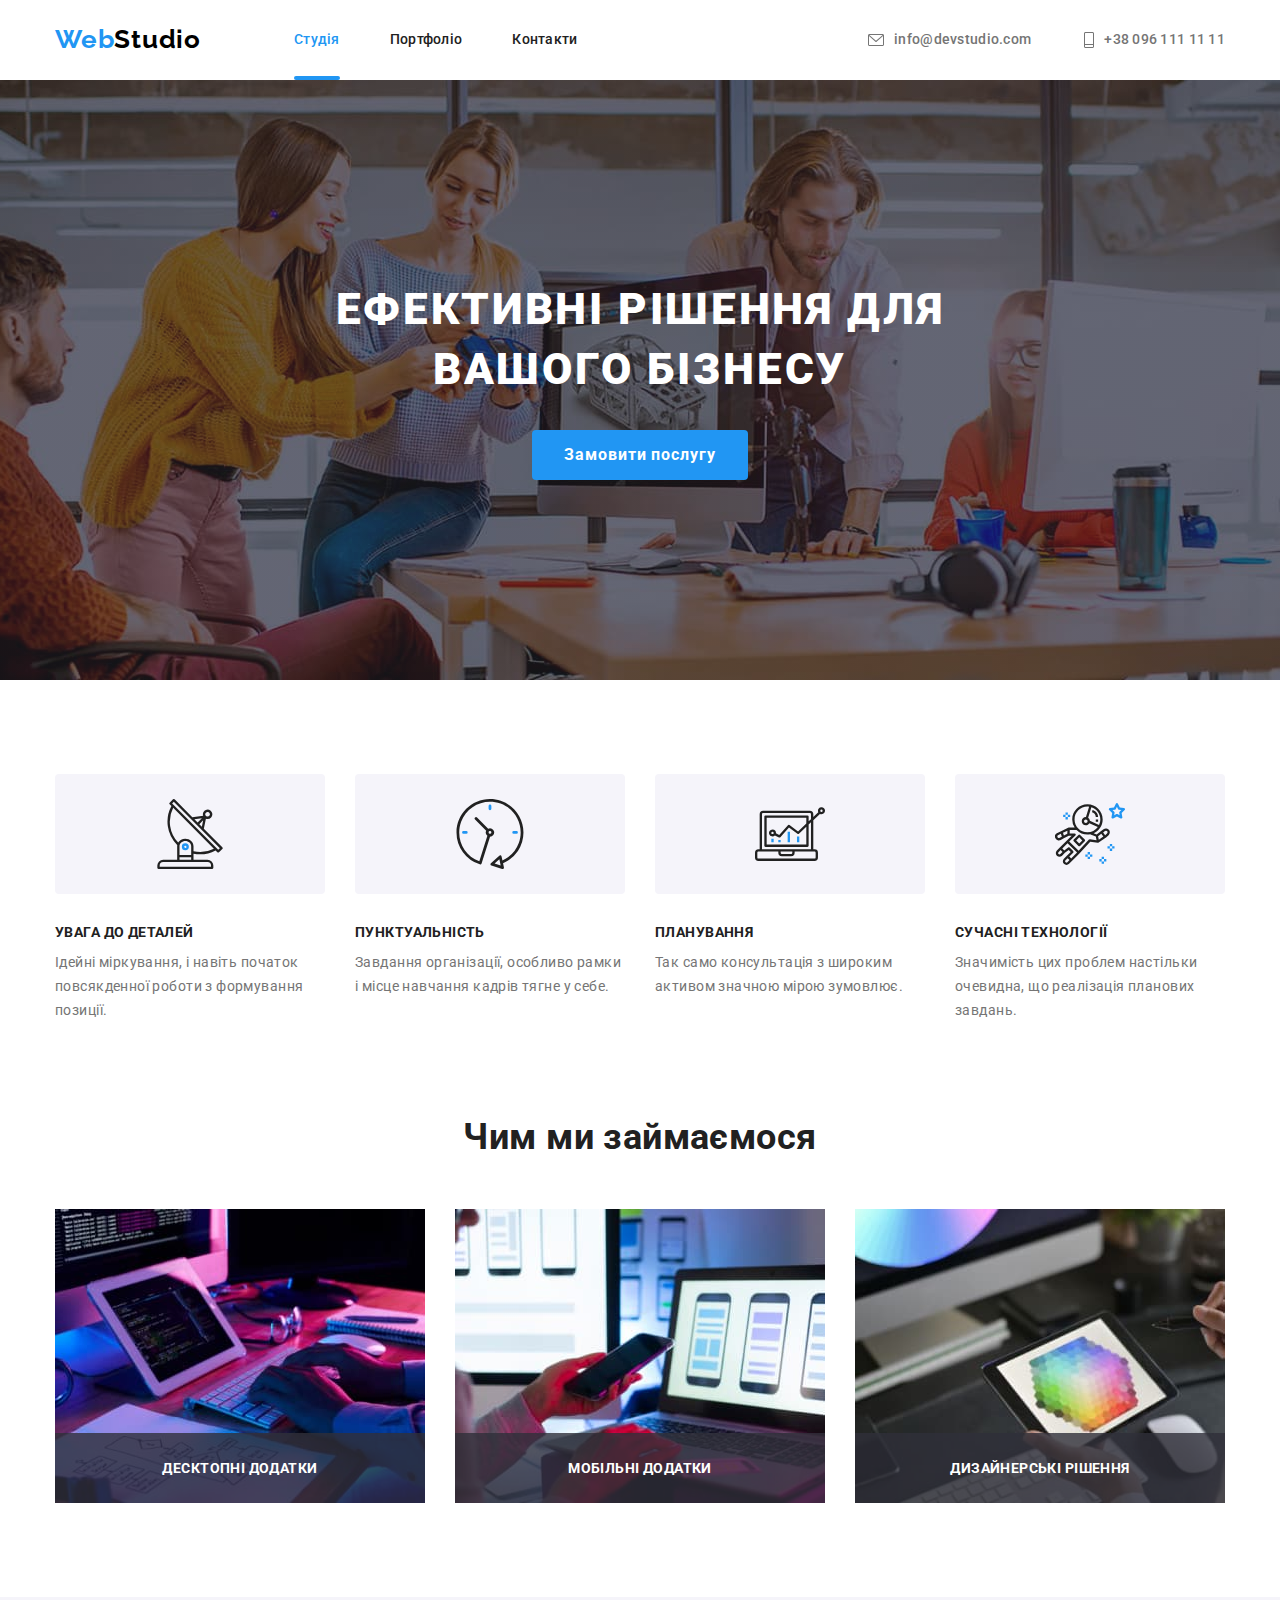
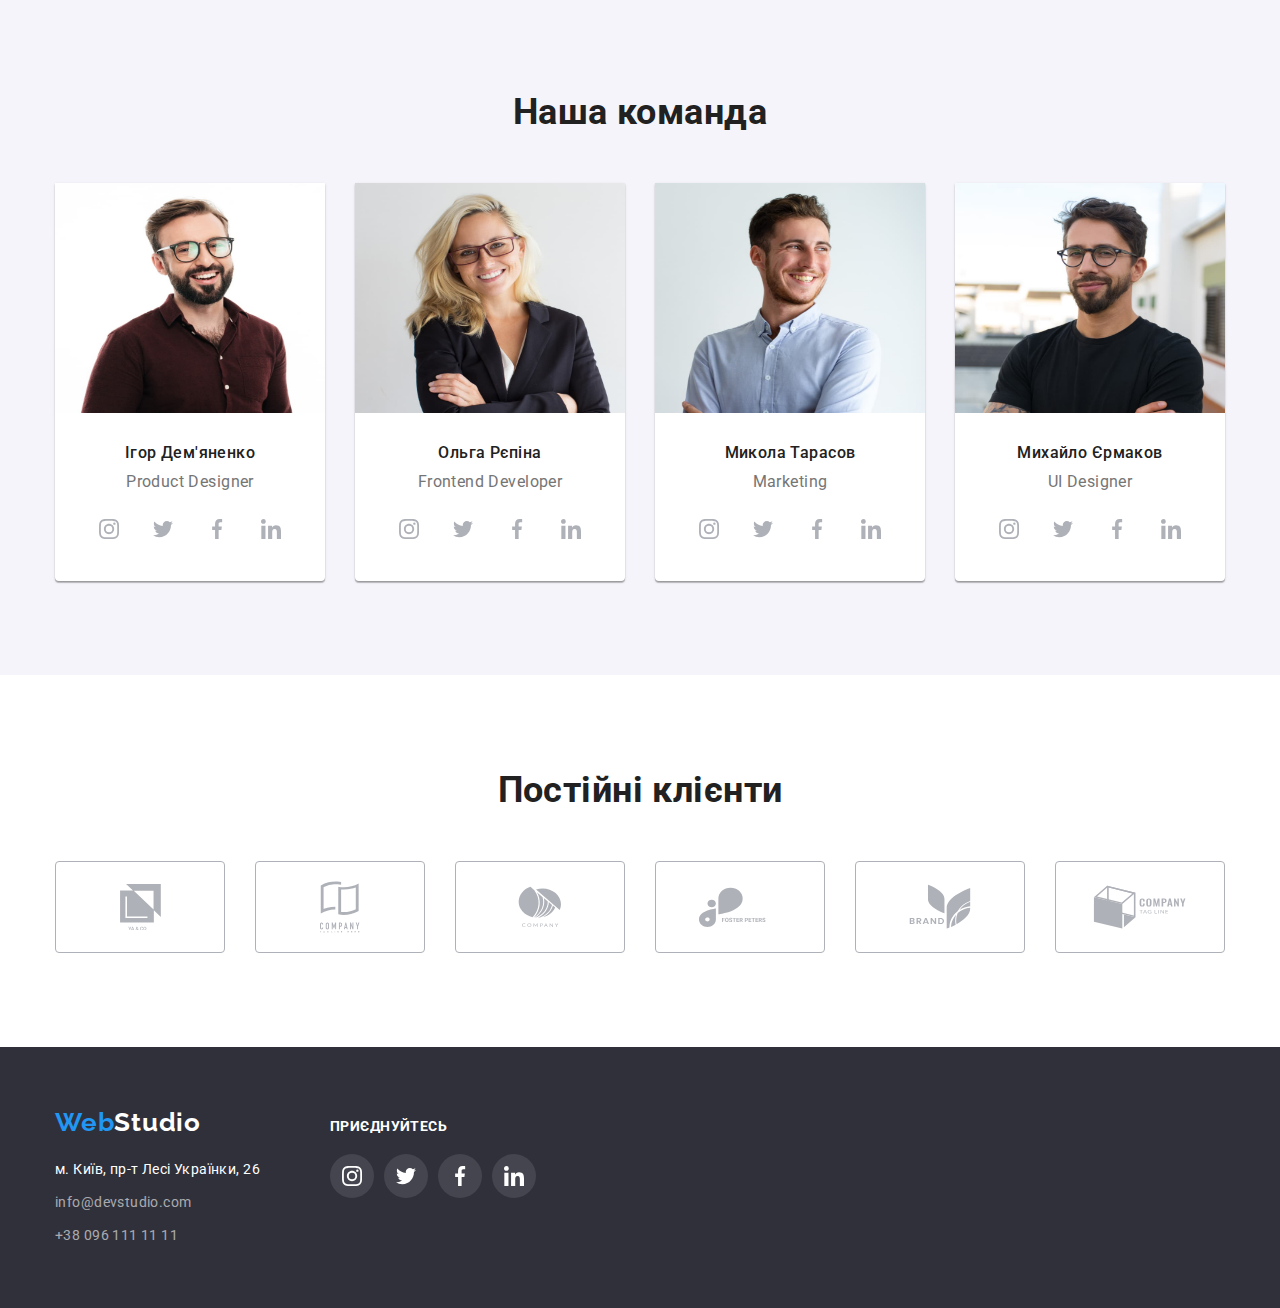
==== index.html @ 72e3448c "Initial commit" ====
<!DOCTYPE html>
<html lang="uk">
  <head>
    <meta charset="UTF-8" />
    <meta http-equiv="X-UA-Compatible" content="IE=edge" />
    <meta name="viewport" content="width=device-width, initial-scale=1.0" />
    <title>Студія</title>
    <link rel="stylesheet" href="node_modules/modern-normalize/modern-normalize.css" />
    <link
      href="https://fonts.googleapis.com/css2?family=Raleway:wght@700&family=Roboto:wght@400;500;700;900&display=swap"
      rel="stylesheet"
    />
    <link rel="stylesheet" href="./css/styles.css" />
  </head>
  <body>
    <!-- Header -->
    <header>
      <!-- Навігація -->
      <div class="container header-container">
        <nav class="nav">
          <a href="./index.html" lang="en" class="logo">
            <span class="logo-accent">Web</span>Studio
          </a>
          <ul class="site-nav list">
            <li class="nav-items">
              <a href="./" class="nav-linc current">Студія</a>
            </li>
            <li class="nav-items">
              <a href="./portfolio.html" class="nav-linc">Портфоліо</a>
            </li>
            <li class="nav-items">
              <a href="./" class="nav-linc">Контакти</a>
            </li>
          </ul>
        </nav>

        <ul class="list header-address">
          <li class="nav-items">
            <a href="mailto:info@devstudio.com" class="nav-address">
              <svg class="icon icon-envelope" width="16" height="16">
                <use xlink:href="./images/icons.svg#icon-envelope"></use>
              </svg>
              info@devstudio.com
            </a>
          </li>
          <li class="nav-items">
            <a href="tel:+380961111111" class="nav-address">
              <svg class="icon icon-phone" width="16" height="16">
                <use xlink:href="./images/icons.svg#icon-phone"></use>
              </svg>
              +38 096 111 11 11
            </a>
          </li>
        </ul>
      </div>
    </header>

    <!-- Main -->
    <main>
      <!-- Шапка -->
      <section class="section hero">
        <div class="container">
          <h1 class="hero-title">Ефективні рішення для вашого бізнесу</h1>
          <button type="button" class="hero-button" data-modal-open>Замовити послугу</button>
        </div>
      </section>

      <!-- Особливості -->
      <section class="section feature">
        <div class="container">
          <h2 class="section-title visually-hidden">Особливості</h2>
          <ul class="feature-list list">
            <li class="feature-items">
              <div class="cotainer-icon">
                <svg class="icon" height="70" width="70">
                  <use xlink:href="./images/icons.svg#icon-antenna"></use>
                </svg>
              </div>
              <h3 class="feature-title">УВАГА ДО ДЕТАЛЕЙ</h3>
              <p class="feature-text">
                Ідейні міркування, і навіть початок повсякденної роботи з формування позиції.
              </p>
            </li>
            <li class="feature-items">
              <div class="cotainer-icon">
                <svg class="icon" height="70" width="70">
                  <use xlink:href="./images/icons.svg#icon-clock"></use>
                </svg>
              </div>
              <h3 class="feature-title">ПУНКТУАЛЬНІСТЬ</h3>
              <p class="feature-text">
                Завдання організації, особливо рамки і місце навчання кадрів тягне у себе.
              </p>
            </li>
            <li class="feature-items">
              <div class="cotainer-icon">
                <svg class="icon" height="70" width="70">
                  <use xlink:href="./images/icons.svg#icon-diagram"></use>
                </svg>
              </div>
              <h3 class="feature-title">ПЛАНУВАННЯ</h3>
              <p class="feature-text">
                Так само консультація з широким активом значною мірою зумовлює.
              </p>
            </li>
            <li class="feature-items">
              <div class="cotainer-icon">
                <svg class="icon" height="70" width="70">
                  <use xlink:href="./images/icons.svg#icon-astronaut"></use>
                </svg>
              </div>
              <h3 class="feature-title">СУЧАСНІ ТЕХНОЛОГІЇ</h3>
              <p class="feature-text">
                Значимість цих проблем настільки очевидна, що реалізація планових завдань.
              </p>
            </li>
          </ul>
        </div>
      </section>

      <!-- Чим ми займаємося -->
      <section class="section">
        <div class="container">
          <h2 class="section-title">Чим ми займаємося</h2>
          <ul class="list examples-list">
            <li class="examples-items">
              <img src="./images/box-1.jpg" alt="Застосунки" width="370" height="294" />
              <div class="example-box">
                <p class="example-text">Десктопні додатки</p>
              </div>
            </li>
            <li class="examples-items">
              <img src="./images/box-2.jpg" alt="Мобільні додатки" width="370" height="294" />
              <div class="example-box">
                <p class="example-text">Мобільні додатки</p>
              </div>
            </li>
            <li class="examples-items">
              <img src="./images/box-3.jpg" alt="Дизайн" width="370" height="294" />
              <div class="example-box">
                <p class="example-text">Дизайнерські рішення</p>
              </div>
            </li>
          </ul>
        </div>
      </section>

      <!-- Наша команда -->
      <section class="section team">
        <div class="container">
          <h2 class="section-title">Наша команда</h2>
          <ul class="team-list list">
            <li class="team-items">
              <img src="./images/team-1.jpg" alt="Перший член команди" width="270" height="260" />
              <h3 class="team-title">Ігор Дем'яненко</h3>
              <p class="team-text" lang="en">Product Designer</p>
              <ul class="list social-list">
                <li class="social-items">
                  <a href="#" class="social-linc">
                    <svg class="icon" width="20" height="20">
                      <use xlink:href="./images/icons.svg#icon-instagram"></use>
                    </svg>
                  </a>
                </li>
                <li class="social-items">
                  <a href="#" class="social-linc">
                    <svg class="icon" width="20" height="20">
                      <use xlink:href="./images/icons.svg#icon-twitter"></use>
                    </svg>
                  </a>
                </li>
                <li class="social-items">
                  <a href="#" class="social-linc">
                    <svg class="icon" width="20" height="20">
                      <use xlink:href="./images/icons.svg#icon-facebook"></use>
                    </svg>
                  </a>
                </li>
                <li class="social-items">
                  <a href="#" class="social-linc">
                    <svg class="icon" width="20" height="20">
                      <use xlink:href="./images/icons.svg#icon-linkedin"></use>
                    </svg>
                  </a>
                </li>
              </ul>
            </li>
            <li class="team-items">
              <img src="./images/team-2.jpg" alt="Другий член команди" width="270" height="260" />
              <h3 class="team-title">Ольга Рєпіна</h3>
              <p class="team-text" lang="en">Frontend Developer</p>
              <ul class="list social-list">
                <li class="social-items">
                  <a href="#" class="social-linc">
                    <svg class="icon" width="20" height="20">
                      <use xlink:href="./images/icons.svg#icon-instagram"></use>
                    </svg>
                  </a>
                </li>
                <li class="social-items">
                  <a href="#" class="social-linc">
                    <svg class="icon" width="20" height="20">
                      <use xlink:href="./images/icons.svg#icon-twitter"></use>
                    </svg>
                  </a>
                </li>
                <li class="social-items">
                  <a href="#" class="social-linc">
                    <svg class="icon" width="20" height="20">
                      <use xlink:href="./images/icons.svg#icon-facebook"></use>
                    </svg>
                  </a>
                </li>
                <li class="social-items">
                  <a href="#" class="social-linc">
                    <svg class="icon" width="20" height="20">
                      <use xlink:href="./images/icons.svg#icon-linkedin"></use>
                    </svg>
                  </a>
                </li>
              </ul>
            </li>
            <li class="team-items">
              <img src="./images/team-3.jpg" alt="Третій член команди" width="270" height="260" />
              <h3 class="team-title">Микола Тарасов</h3>
              <p class="team-text" lang="en">Marketing</p>
              <ul class="list social-list">
                <li class="social-items">
                  <a href="#" class="social-linc">
                    <svg class="icon" width="20" height="20">
                      <use xlink:href="./images/icons.svg#icon-instagram"></use>
                    </svg>
                  </a>
                </li>
                <li class="social-items">
                  <a href="#" class="social-linc">
                    <svg class="icon" width="20" height="20">
                      <use xlink:href="./images/icons.svg#icon-twitter"></use>
                    </svg>
                  </a>
                </li>
                <li class="social-items">
                  <a href="#" class="social-linc">
                    <svg class="icon" width="20" height="20">
                      <use xlink:href="./images/icons.svg#icon-facebook"></use>
                    </svg>
                  </a>
                </li>
                <li class="social-items">
                  <a href="#" class="social-linc">
                    <svg class="icon" width="20" height="20">
                      <use xlink:href="./images/icons.svg#icon-linkedin"></use>
                    </svg>
                  </a>
                </li>
              </ul>
            </li>
            <li class="team-items">
              <img
                src="./images/team-4.jpg"
                alt="Четвертий член команди"
                width="270"
                height="260"
              />
              <h3 class="team-title">Михайло Єрмаков</h3>
              <p class="team-text" lang="en">UI Designer</p>
              <ul class="list social-list">
                <li class="social-items">
                  <a href="#" class="social-linc">
                    <svg class="icon" width="20" height="20">
                      <use xlink:href="./images/icons.svg#icon-instagram"></use>
                    </svg>
                  </a>
                </li>
                <li class="social-items">
                  <a href="#" class="social-linc">
                    <svg class="icon" width="20" height="20">
                      <use xlink:href="./images/icons.svg#icon-twitter"></use>
                    </svg>
                  </a>
                </li>
                <li class="social-items">
                  <a href="#" class="social-linc">
                    <svg class="icon" width="20" height="20">
                      <use xlink:href="./images/icons.svg#icon-facebook"></use>
                    </svg>
                  </a>
                </li>
                <li class="social-items">
                  <a href="#" class="social-linc">
                    <svg class="icon" width="20" height="20">
                      <use xlink:href="./images/icons.svg#icon-linkedin"></use>
                    </svg>
                  </a>
                </li>
              </ul>
            </li>
          </ul>
        </div>
      </section>

      <!-- Постійні клієнти -->
      <section class="section">
        <div class="container">
          <h2 class="section-title">Постійні клієнти</h2>
          <ul class="list company-list">
            <li class="company-items">
              <a href="#" class="company-linc">
                <svg class="icon" width="41" height="46.7">
                  <use xlink:href="./images/icons.svg#icon-logo-one"></use>
                </svg>
              </a>
            </li>
            <li class="company-items">
              <a href="#" class="company-linc"
                ><svg class="icon" width="40" height="52">
                  <use xlink:href="./images/icons.svg#icon-logo-two"></use>
                </svg>
              </a>
            </li>
            <li class="company-items">
              <a href="#" class="company-linc"
                ><svg class="icon" width="43.46" height="41.18">
                  <use xlink:href="./images/icons.svg#icon-logo-three"></use>
                </svg>
              </a>
            </li>
            <li class="company-items">
              <a href="#" class="company-linc"
                ><svg class="icon" width="84.44" height="40.62">
                  <use xlink:href="./images/icons.svg#icon-logo-four"></use>
                </svg>
              </a>
            </li>
            <li class="company-items">
              <a href="#" class="company-linc"
                ><svg class="icon" width="62.54" height="45.43">
                  <use xlink:href="./images/icons.svg#icon-logo-five"></use>
                </svg>
              </a>
            </li>
            <li class="company-items">
              <a href="#" class="company-linc"
                ><svg class="icon" width="93.79" height="43.93">
                  <use xlink:href="./images/icons.svg#icon-logo-six"></use>
                </svg>
              </a>
            </li>
          </ul>
        </div>
      </section>
    </main>

    <!-- Footer -->
    <footer class="footer">
      <div class="container">
        <div>
          <a href="./index.html" lang="en" class="logo">
            <span class="logo-accent">Web</span>Studio
          </a>
          <address class="address">
            <ul class="list">
              <li class="address-items">
                <a href="https://goo.gl/maps/Vfk3iaPY69gmRe3H6" class="addrem-map">
                  м. Київ, пр-т Лесі Українки, 26</a
                >
              </li>
              <li class="address-items">
                <a href="mailto:info@devstudio.com" class="address-link"> info@devstudio.com </a>
              </li>
              <li class="address-items">
                <a href="tel:+380961111111" class="address-link"> +38 096 111 11 11 </a>
              </li>
            </ul>
          </address>
        </div>
        <div class="footer-social">
          <span class="social-title">приєднуйтесь</span>
          <ul class="list social-list">
            <li class="social-items">
              <a href="#" class="social-linc">
                <svg class="icon" width="20" height="20" alt="instagram">
                  <use xlink:href="./images/icons.svg#icon-instagram"></use>
                </svg>
              </a>
            </li>
            <li class="social-items">
              <a href="#" class="social-linc">
                <svg class="icon" width="20" height="20">
                  <use xlink:href="./images/icons.svg#icon-twitter"></use>
                </svg>
              </a>
            </li>
            <li class="social-items">
              <a href="#" class="social-linc">
                <svg class="icon" width="20" height="20">
                  <use xlink:href="./images/icons.svg#icon-facebook"></use>
                </svg>
              </a>
            </li>
            <li class="social-items">
              <a href="#" class="social-linc">
                <svg class="icon" width="20" height="20">
                  <use xlink:href="./images/icons.svg#icon-linkedin"></use>
                </svg>
              </a>
            </li>
          </ul>
        </div>
      </div>
    </footer>

    <!-- Модальне вікно -->
    <div class="backdrop is-hidden" data-modal>
      <div class="modal">
        <button type="button" class="modal-close" data-modal-close>
          <svg class="icon" width="18" height="18">
            <use xlink:href="./images/icons.svg#icon-close"></use>
          </svg>
        </button>
      </div>
    </div>

    <script src="./js/modal.js"></script>
  </body>
</html>
---- css/styles.css ----
/* палитра 
акцент #2196F3
белый #FFFFFF
текст черный #212121
        серый #757575
        rgba(255, 255, 255, 0.6);
фон темный #2F303A
    серый  #F5F4FA
    белый #FFFFFF
*/

:root {
  --primary-text-color: #757575;
  --title-text-color: #212121;
  --accent-color: #2196f3;
  --primary-bg-color: #f5f4fa;
  --primary-white-color: #ffffff;
  --primary-black-color: #2f303a;
  --primary-icon-color: #afb1b8;
  --primary-animation: cubic-bezier(0.4, 0, 0.2, 1);
}
/* базові списки */
html {
  box-sizing: border-box;
}

*,
*::after,
*::before {
  box-sizing: inherit;
}

body {
  margin: 0;

  color: var(--primary-text-color);
  font-family: Roboto, sans-serif;
  font-size: 14px;
  letter-spacing: 0.03em;
  background-color: var(--primary-white-color);
}

.list {
  margin: 0;
  padding: 0;

  list-style: none;
}

h1,
h2,
h3,
h4,
h5,
h6,
p {
  margin: 0;
}

.icon {
  display: inline-block;
  /* width: 1em;
  height: 1em; */
  stroke-width: 0;

  stroke: currentColor;
  fill: currentColor;
}

.visually-hidden {
  position: absolute;

  width: 1px;
  height: 1px;
  margin: -1px;

  border: 0;
  padding: 0;
  white-space: nowrap;

  clip-path: inset(100%);
  clip: rect(0 0 0 0);
  overflow: hidden;
}

.section {
  padding-top: 94px;
  padding-bottom: 94px;
}

.container {
  width: 1200px;
  margin-left: auto;
  margin-right: auto;
  padding-left: 15px;
  padding-right: 15px;
  /* outline: 2px solid red; */
}

/* базові книпки */
.button {
  min-width: 44px;
  padding-left: 22px;
  padding-right: 22px;
  padding-top: 6px;
  padding-bottom: 6px;

  border: none;
  border-radius: 4px;

  color: var(--title-text-color);
  background-color: var(--primary-bg-color);
  font-family: inherit;
  font-weight: 500;
  font-size: 16px;
  line-height: 1.625;
  letter-spacing: 0.03em;
  cursor: pointer;

  transition: color 250ms var(--primary-animation), background-color 250ms var(--primary-animation),
    box-shadow 250ms var(--primary-animation);
}

.button:hover,
.button:focus,
.button-current {
  color: var(--primary-white-color);
  background-color: var(--accent-color);
  box-shadow: 0px 3px 1px rgba(0, 0, 0, 0.1), 0px 1px 2px rgba(0, 0, 0, 0.08),
    0px 2px 2px rgba(0, 0, 0, 0.12);
}

/* Header */
.header-accent {
  border-bottom: 1px solid #ececec;
}

.header-container {
  display: flex;
  padding-top: 0;
  padding-bottom: 0;
}

/* logo */
.logo {
  display: inline-block;
  padding-top: 24px;
  padding-bottom: 25px;
  margin-right: 93px;

  color: #000000;
  font-family: 'Raleway', sans-serif;
  font-weight: 700;
  font-size: 26px;
  line-height: 1.19;
  letter-spacing: 0.03em;
  text-decoration: none;
}

.logo-accent {
  color: var(--accent-color);
}

/* Nav */
.nav {
  display: flex;
  align-items: center;
}

.site-nav {
  display: flex;
}

.nav-linc {
  position: relative;

  color: var(--title-text-color);
  font-weight: 500;
  line-height: 1.14;
  letter-spacing: 0.02em;
  text-decoration: none;
}

.nav-linc,
.nav-address {
  display: flex;
  padding-top: 32px;
  padding-bottom: 32px;
  align-items: center;

  transition: color 250ms var(--primary-animation);
}

.nav-linc:hover,
.nav-linc:focus {
  color: var(--accent-color);
}

.current {
  color: var(--accent-color);
}

.current::after {
  position: absolute;
  left: 0;
  bottom: 0;

  width: 100%;
  height: 4px;

  content: '';

  background-color: var(--accent-color);
  border-radius: 2px;
}
.nav-items:not(.nav-items:last-child) {
  margin-right: 50px;
}

.header-address {
  display: flex;
  margin-left: auto;
  align-items: center;
}

.nav-address {
  color: var(--primary-text-color);
  font-weight: 500;
  line-height: 1.14;
  letter-spacing: 0.02em;
  text-decoration: none;

  transition: color 250ms var(--primary-animation);
}

.nav-address:hover,
.nav-address:focus {
  color: var(--accent-color);
}

.icon-envelope {
  margin-right: 10px;
}

.icon-phone {
  margin-right: 7px;
}

/* Main */

/* Section */
.section-title {
  margin-bottom: 50px;

  color: var(--title-text-color);
  font-size: 36px;
  line-height: 1.17;
  text-align: center;
}

/* Шапка */
/* Герой */
.hero {
  max-width: 1600px;
  height: 600px;
  padding-top: 200px;
  padding-bottom: 200px;
  margin-left: auto;
  margin-right: auto;

  background-color: var(--primary-black-color);
  background-image: linear-gradient(rgba(47, 48, 58, 0.4), rgba(47, 48, 58, 0.4)),
    url(../images/hero-img.jpg);
  background-repeat: no-repeat;
  background-position: center;
  background-size: cover;
}

.hero-title {
  width: 696px;
  margin-bottom: 30px;
  margin-left: auto;
  margin-right: auto;

  font-weight: 900;
  font-size: 44px;
  line-height: 1.36;
  text-align: center;
  letter-spacing: 0.06em;
  text-transform: uppercase;
  color: var(--primary-white-color);
}

.hero-button {
  margin-left: auto;
  margin-right: auto;
  padding-top: 10px;
  padding-bottom: 10px;
  padding-left: 32px;
  padding-right: 32px;

  color: var(--primary-white-color);
  background-color: var(--accent-color);
  border: none;
  border-radius: 4px;

  cursor: pointer;

  font-family: inherit;
  font-weight: 700;
  font-size: 16px;
  line-height: 1.88;
  display: flex;
  align-items: center;
  text-align: center;
  letter-spacing: 0.06em;

  transition: color 250ms var(--primary-animation), background-color 250ms var(--primary-animation);
}

.hero-button:hover,
.hero-button:focus {
  color: var(--accent-color);
  background-color: var(--primary-white-color);
}

/* Особливості */

.feature {
  padding-bottom: 0px;
}

.feature-list {
  display: flex;
}

.feature-items {
  width: 270px;
}

.cotainer-icon {
  display: flex;
  align-items: center;
  justify-content: center;
  height: 120px;
  margin-bottom: 30px;
  border-radius: 4px;

  background-color: var(--primary-bg-color);
}

/* Відступи для всіх списків */
.feature-items:not(.feature-items:last-child),
.examples-items:not(.examples-items:last-child),
.team-items:not(.team-items:last-child) {
  margin-right: 30px;
}

.feature-title {
  margin-bottom: 10px;

  color: var(--title-text-color);
  font-size: 14px;
  line-height: 1.19;
  text-transform: uppercase;
}

.feature-text {
  line-height: 1.71;
}

/* Чим ми займаємося */
.examples-list {
  display: flex;
}

.examples-items {
  position: relative;
}

.examples-items > img {
  display: block;
}

.example-box {
  position: absolute;
  left: 0;
  bottom: 0;

  display: flex;
  align-items: center;
  justify-content: center;
  width: 100%;
  height: 70px;

  background-color: rgba(47, 48, 58, 0.8);
}

.example-text {
  font-weight: 700;
  text-align: center;
  text-transform: uppercase;

  color: var(--primary-white-color);
}
/* Наша команда */
.team {
  background-color: var(--primary-bg-color);
}

.team-list,
.social-list {
  display: flex;
}

.team-items {
  width: 270px;
  padding-bottom: 30px;

  background: var(--primary-white-color);
  box-shadow: 0px 1px 3px rgba(0, 0, 0, 0.12), 0px 1px 1px rgba(0, 0, 0, 0.14),
    0px 2px 1px rgba(0, 0, 0, 0.2);
  border-radius: 0px 0px 4px 4px;
}

.team-items > img {
  display: block;
  padding-bottom: 30px;
}
.team-title {
  margin-bottom: 10px;

  color: var(--title-text-color);
  font-weight: 500;
  font-size: 16px;
  line-height: 1.19;
  text-align: center;
}

.team-text {
  margin-bottom: 16px;

  font-size: 16px;
  line-height: 1.19;
  text-align: center;
}

.social-list {
  display: flex;
  justify-content: center;
}

.social-items:not(.social-items:last-child) {
  margin-right: 10px;
}

.social-linc {
  display: flex;
  align-items: center;
  justify-content: center;
  width: 44px;
  height: 44px;

  border-radius: 50%;
  color: var(--primary-icon-color);

  transition: color 250ms var(--primary-animation), background-color 250ms var(--primary-animation);
}

.social-linc:hover,
.social-linc:focus {
  color: var(--primary-white-color);
  background-color: var(--accent-color);
}

/* Постійні клієнти */
.company-list {
  display: flex;
}

.company-items:not(.company-items:last-child) {
  margin-right: 30px;
}

.company-linc {
  display: flex;
  align-items: center;
  justify-content: center;
  width: 170px;
  height: 92px;

  border: 1px solid var(--primary-icon-color);
  border-radius: 4px;

  color: var(--primary-icon-color);

  transition: color 250ms var(--primary-animation), background-color 250ms var(--primary-animation);
}

.company-linc:hover,
.company-linc:focus {
  color: var(--accent-color);
  border-color: var(--accent-color);
}

.company-linc .svg {
  margin: auto;
}

/* Портфоліо*/
.button-list {
  display: flex;
  justify-content: center;
  margin-bottom: 50px;
}

.button-items:not(.button-items:last-child) {
  margin-right: 8px;
}

.portfolio-list {
  display: flex;
  flex-wrap: wrap;
}

.portfolio-items {
  width: 370px;
}

.portfolio-linc {
  display: block;

  text-decoration: none;

  transition: box-shadow 250ms var(--primary-animation);
}

.portfolio-linc:hover,
.portfolio-linc:focus {
  box-shadow: 0px 1px 1px rgba(0, 0, 0, 0.12), 0px 4px 4px rgba(0, 0, 0, 0.06),
    1px 4px 6px rgba(0, 0, 0, 0.16);
}

.portfolio-items:not(.portfolio-items:nth-child(3n)) {
  margin-right: 30px;
}

.portfolio-items:not(.portfolio-items:nth-child(-1n + 3)) {
  margin-top: 30px;
}

.portfolio-img {
  display: block;
  width: 100%;
}

.portfolio-box {
  position: relative;
  overflow: hidden;
}

.portfolio-overlay {
  position: absolute;
  left: 0;
  bottom: -100%;

  padding-left: 24px;
  padding-right: 24px;
  padding-top: 63px;
  padding-bottom: 63px;
  width: 100%;
  height: 100%;
  background-color: rgba(33, 150, 243, 0.9);

  transition: transform 250ms var(--primary-animation);
}

.portfolio-linc:hover .portfolio-overlay,
.portfolio-linc:focus .portfolio-overlay {
  transform: translate(0, -100%);
}

.overlay-text {
  font-weight: 400;
  font-size: 18px;
  line-height: 1.56;
  letter-spacing: 0.03em;

  color: var(--primary-white-color);
}

.portfolio-info {
  padding-top: 20px;
  padding-bottom: 20px;
  padding-left: 24px;
  padding-right: 24px;

  border-left: 1px solid #eeeeee;
  border-right: 1px solid #eeeeee;
  border-bottom: 1px solid #eeeeee;
}
.portfolio-title {
  margin-bottom: 4px;

  font-size: 18px;
  line-height: 2;
  letter-spacing: 0.06em;
  color: var(--title-text-color);
}

.portfolio-text {
  font-size: 16px;
  line-height: 1.88;
  color: var(--primary-text-color);
}

/* footer */
.footer {
  background-color: var(--primary-black-color);
  padding-top: 60px;
  padding-bottom: 60px;
}

.footer .logo {
  margin: 0;
  padding: 0;
  margin-bottom: 20px;

  color: var(--primary-white-color);
}

.footer .container {
  display: flex;
  align-items: baseline;
}

.address {
  font-style: normal;
}

.address-items:not(.address-items:last-child) {
  margin-bottom: 9px;
}

.addrem-map {
  text-decoration: none;
  color: var(--primary-white-color);
  line-height: 1.71;
}
.address-link {
  text-decoration: none;
  line-height: 1.71;
  color: rgba(255, 255, 255, 0.6);

  transition: color 250ms var(--primary-animation);
}

.address-link:hover,
.address-link:focus {
  color: var(--accent-color);
}

.social-title {
  display: inline-block;
  margin-bottom: 20px;

  font-weight: 700;
  text-transform: uppercase;
  color: var(--primary-white-color);
}

.footer-social > .social-list {
  justify-content: flex-start;
}

.footer-social .social-linc {
  background-color: #44454e;
  color: var(--primary-white-color);

  transition: background-color 250ms var(--primary-animation);
}

.footer-social .social-linc:hover,
.footer-social .social-linc:focus {
  background-color: var(--accent-color);
}

.footer-social {
  margin-left: 70px;
}

/* Модальне вікно */
.backdrop {
  position: fixed;
  top: 0;
  left: 0;
  bottom: 0;
  right: 0;

  background-color: rgba(0, 0, 0, 0.2);

  transition: opacity 250ms var(--primary-animation), visibility 25000ms var(--primary-animation);
}

.backdrop.is-hidden {
  opacity: 0;
  pointer-events: none;
  visibility: hidden;
}

.modal {
  position: absolute;
  left: 50%;
  top: 50%;
  transform: translate(-50%, -50%);

  width: 528px;
  height: 581px;

  background-color: var(--primary-white-color);
  box-shadow: 0px 1px 3px rgba(0, 0, 0, 0.12), 0px 1px 1px rgba(0, 0, 0, 0.14),
    0px 2px 1px rgba(0, 0, 0, 0.2);
  border-radius: 4px;
}

.modal-close {
  position: absolute;
  top: 8px;
  right: 8px;

  display: flex;
  align-items: center;
  justify-content: center;
  width: 30px;
  height: 30px;
  padding: 0;

  background-color: var(--primary-white-color);
  border: 1px solid rgba(0, 0, 0, 0.1);
  border-radius: 50%;

  color: #000000;

  cursor: pointer;
}

.modal-close:hover,
.modal-close:focus {
  color: var(--accent-color);
  border-color: var(--accent-color);
}
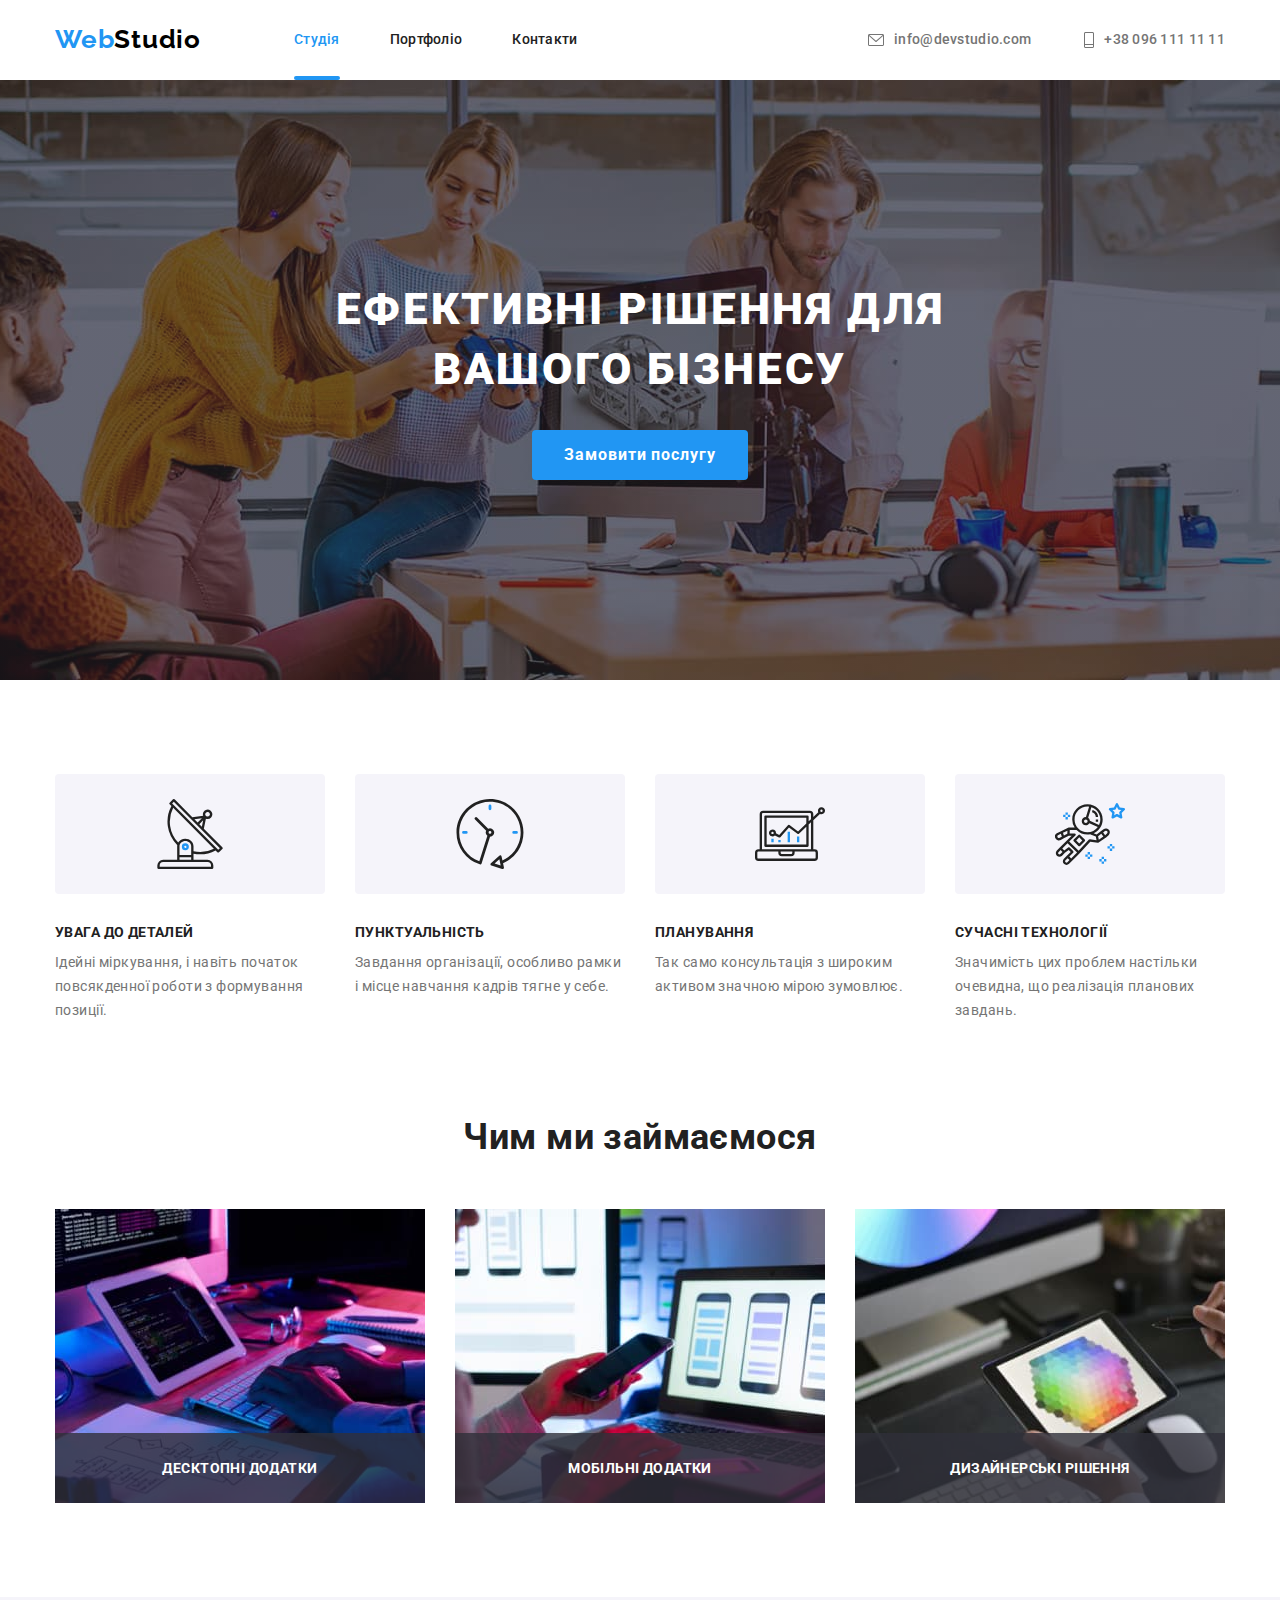
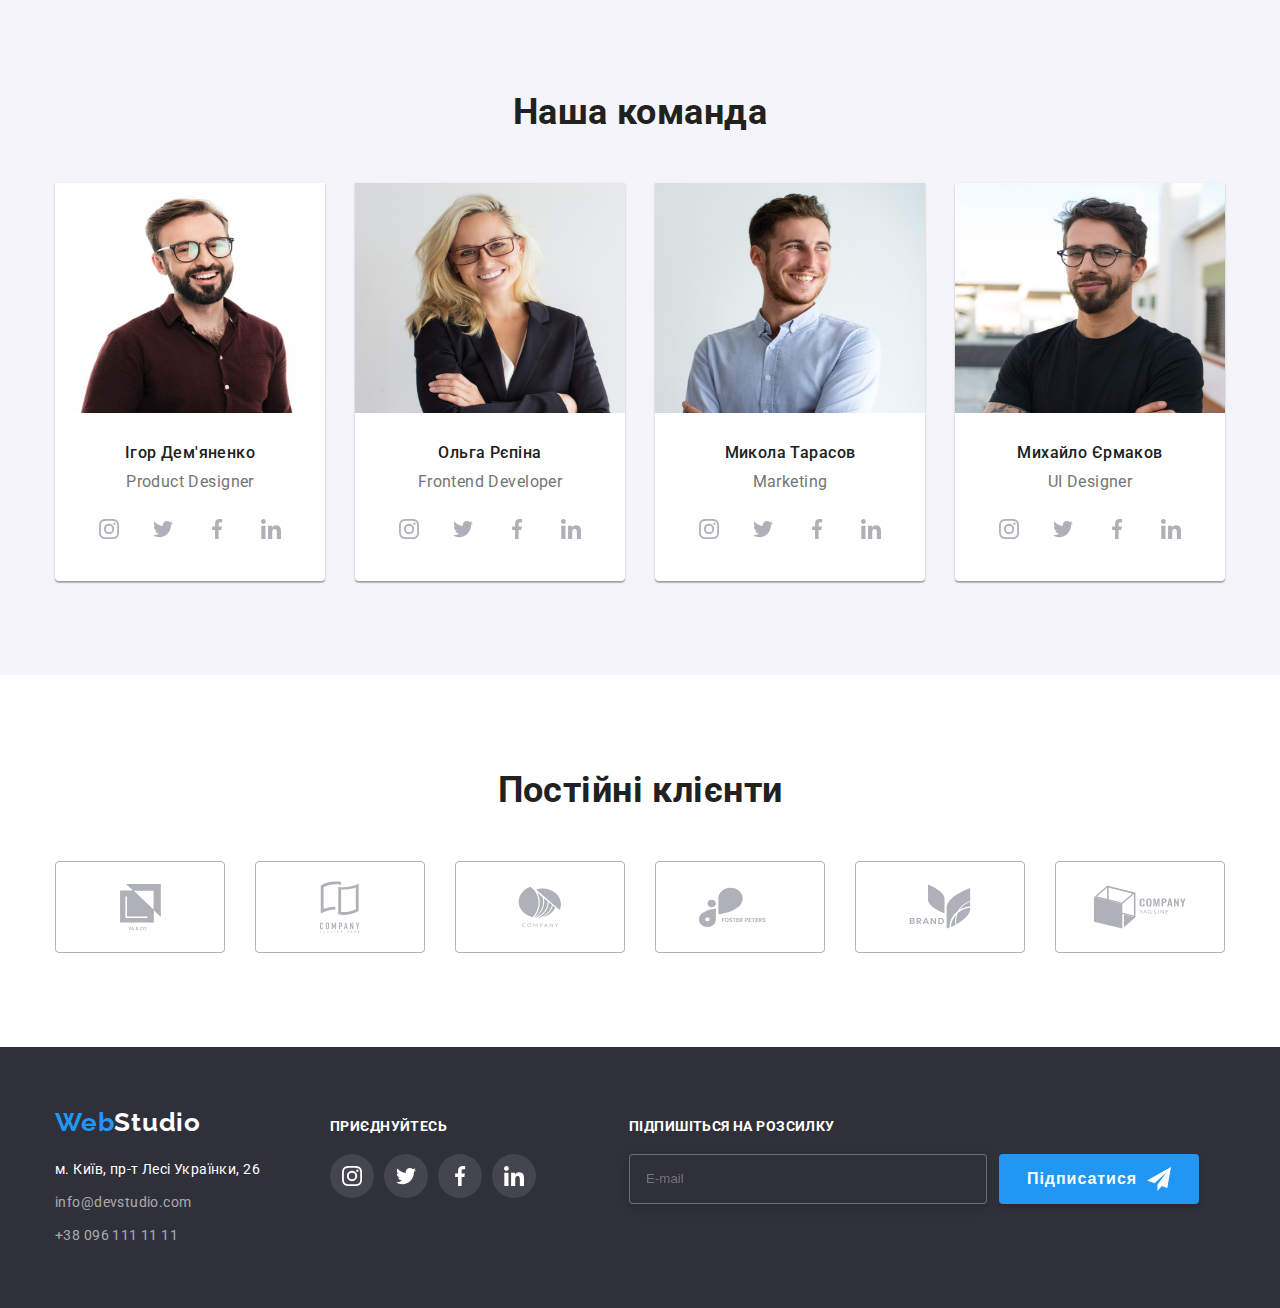
==== commit 5184dc85: "Виконує 6 дз" ====
--- a/index.html
+++ b/index.html
@@ -374,8 +374,10 @@
             </ul>
           </address>
         </div>
+
+        <!-- соціальні мережі -->
         <div class="footer-social">
-          <span class="social-title">приєднуйтесь</span>
+          <b class="social-title">приєднуйтесь</b>
           <ul class="list social-list">
             <li class="social-items">
               <a href="#" class="social-linc">
@@ -406,6 +408,20 @@
               </a>
             </li>
           </ul>
+        </div>
+
+        <!-- підписка -->
+        <div class="footer-sub">
+          <b class="social-title">Підпишіться на розсилку</b>
+          <div class="sub-box">
+            <label class="email-lable">
+              <input class="email-input" type="email" placeholder="E-mail">
+            </label>
+            <button type="submit" class="submit-btn">
+              Підписатися
+              <svg class="icon icon-send" width="24" height="24"><use xlink:href="./images/icons.svg#icon-send"></use></svg>
+            </button>
+          </div>
         </div>
       </div>
     </footer>
@@ -418,6 +434,59 @@
             <use xlink:href="./images/icons.svg#icon-close"></use>
           </svg>
         </button>
+
+        <form action="" class="form">
+          <b class="form-title">Залиште свої дані, ми вам передзвонимо</b>
+          <ul class="list form-list">
+            <li class="items">
+              <label class="form-lable">
+                <p class="lable-name">Ім'я</p>
+                <input type="text" class="lable-input" />
+                <svg class="icon lable-icon" width="18" height="18">
+                  <use xlink:href="./images/icons.svg#icon-person"></use>
+                </svg>
+              </label>
+            </li>
+            <li class="items">
+              <label class="form-lable">
+                <p class="lable-name">Телефон</p>
+                <input type="tel" class="lable-input" />
+                <svg class="icon lable-icon" width="18" height="18">
+                  <use xlink:href="./images/icons.svg#icon-phone-form"></use>
+                </svg>
+              </label>
+            </li>
+            <li class="items">
+              <label class="form-lable">
+                <p class="lable-name">Пошта</p>
+                <input type="email" class="lable-input" />
+                <svg class="icon lable-icon" width="18" height="18">
+                  <use xlink:href="./images/icons.svg#icon-email"></use>
+                </svg>
+              </label>
+            </li>
+            <li class="items">
+              <label class="form-lable">
+                <p class="lable-name">Коментар</p>
+                <textarea class="lable-input lable-textarea" placeholder="Введіть текст"></textarea>
+              </label>
+            </li>
+          </ul>
+
+          <label class="form-chech">
+            <input type="checkbox" class="checkbox visually-hidden" />
+            <svg class="icon check-icon check-on" width="16" height="15">
+              <use xlink:href="./images/icons.svg#icon-check-on"></use>
+            </svg>
+            <svg class="icon check-icon check-off" width="16" height="15">
+              <use xlink:href="./images/icons.svg#icon-check-off"></use>
+            </svg>
+            <p class="checkbox-text">Погоджуюся з розсилкою та приймаю <a class="checkbox-linc" href="#"> Умови договору</a></p>
+            
+          </label>
+
+          <button type="submit" class="submit-btn">Відправити</button>
+        </form>
       </div>
     </div>
 
--- a/css/styles.css
+++ b/css/styles.css
@@ -661,7 +661,7 @@
 }
 
 .social-title {
-  display: inline-block;
+  display: block;
   margin-bottom: 20px;
 
   font-weight: 700;
@@ -689,6 +689,41 @@
   margin-left: 70px;
 }
 
+.footer-sub {
+  margin-left: 93px;
+}
+
+.sub-box{
+  display: flex;
+  justify-content: center;
+}
+
+.sub-box > .submit-btn {
+  display: flex;
+  align-items: center;
+  justify-content: center;
+}
+
+.email-input {
+  display: inline-block;
+  width: 358px;
+  height: 50px;
+  padding-top: 15px;
+  padding-bottom: 15px;
+  padding-left: 16px;
+  padding-right: 16px;
+  margin-right: 12px;
+
+  background-color: var(--primary-black-color);
+
+  border: 1px solid rgba(255, 255, 255, 0.3);
+  filter: drop-shadow(0px 4px 4px rgba(0, 0, 0, 0.15));
+  border-radius: 4px;
+}
+
+.icon-send {
+  margin-left: 10px;
+}
 /* Модальне вікно */
 .backdrop {
   position: fixed;
@@ -716,6 +751,7 @@
 
   width: 528px;
   height: 581px;
+  padding: 40px;
 
   background-color: var(--primary-white-color);
   box-shadow: 0px 1px 3px rgba(0, 0, 0, 0.12), 0px 1px 1px rgba(0, 0, 0, 0.14),
@@ -749,3 +785,178 @@
   color: var(--accent-color);
   border-color: var(--accent-color);
 }
+
+.form-title {
+  display: block;
+  margin-bottom: 12px;
+
+  font-weight: 700;
+  font-size: 20px;
+  line-height: 1.15;
+  text-align: center;
+  letter-spacing: 0.03em;
+
+  color: var(--title-text-color);
+}
+
+.form-lable {
+  position: relative;
+
+  display: block;
+
+  transition: color 250ms var(--primary-animation);
+}
+
+.lable-name {
+  margin-bottom: 4px;
+
+  font-size: 12px;
+  line-height: 1.167;
+  letter-spacing: 0.01em;
+
+  color: var(--primary-text-color);
+}
+
+.form-list {
+  margin-bottom: 20px;
+  display: block;
+}
+
+.form-list > .items:not(.form-list > .items:last-child) {
+  margin-bottom: 10px;
+}
+
+.lable-input {
+  width: 100%;
+  height: 40px;
+  padding-top: 12px;
+  padding-bottom: 12px;
+  padding-right: 42px;
+  padding-left: 42px;
+
+  border: 1px solid rgba(33, 33, 33, 0.2);
+  border-radius: 4px;
+
+  transition: border 250ms var(--primary-animation);
+}
+
+.lable-textarea {
+  height: 120px;
+  padding-right: 16px;
+  padding-left: 16px;
+
+  resize: none;
+}
+
+.lable-textarea::placeholder {
+  font-size: 12px;
+  line-height: 1.67;
+  letter-spacing: 0.01em;
+
+  color: rgba(117, 117, 117, 0.5);
+}
+
+.lable-icon {
+  position: absolute;
+  bottom: 11px;
+  left: 12px;
+}
+
+.form-chech {
+  position: relative;
+  display: flex;
+  justify-content: center;
+  align-items: center;
+  margin-bottom: 30px;
+
+  color: var(--title-text-color);
+}
+
+.checkbox-text {
+  line-height: 1.71;
+  color: var(--primary-text-color);
+}
+
+.checkbox-linc {
+  color: var(--accent-color);
+}
+
+.check-icon {
+  position: absolute;
+  left: 12px;
+  top: 50%;
+  transform: translateY(-50%);
+}
+.check-on {
+  opacity: 0;
+
+  transition: opacity 250ms var(--primary-animation);
+}
+
+.check-off {
+  transition: opacity 250ms var(--primary-animation);
+}
+
+.checkbox:checked ~ .check-on {
+  opacity: 1;
+}
+
+.checkbox:checked ~ .check-off {
+  opacity: 0;
+}
+
+/* Варіант фокуса на lable  */
+
+.form-lable:hover,
+.form-lable:focus,
+.form-lable:focus-within {
+  color: var(--accent-color);
+}
+
+.form-lable:hover > .lable-input,
+.form-lable:focus > .lable-input,
+.form-lable:focus-within > .lable-input {
+  border-color: var(--accent-color);
+}
+
+/* Варіант фокуса на input  */
+
+/* .lable-input:hover,
+.lable-input:focus,
+.lable-input:focus-within {
+  border-color: var(--accent-color);
+}
+
+.lable-input:hover + .lable-icon,
+.lable-input:focus + .lable-icon,
+.lable-input:focus-within + .lable-icon {
+  color: var(--accent-color);
+} */
+
+/* .lable-input:focus-visible{
+  outline: -1px solid var(--accent-color);
+  
+} */
+
+.submit-btn {
+  display: block;
+  margin: auto;
+  width: 200px;
+  height: 50px;
+
+  border: none;
+  border-radius: 4px;
+  box-shadow: 0px 4px 4px rgba(0, 0, 0, 0.15);
+
+  background-color: var(--accent-color);
+
+  font-weight: 700;
+  font-size: 16px;
+  line-height: 1.88;
+  letter-spacing: 0.06em;
+  color: var(--primary-white-color);
+}
+
+.submit-btn:hover {
+  cursor: pointer;
+}
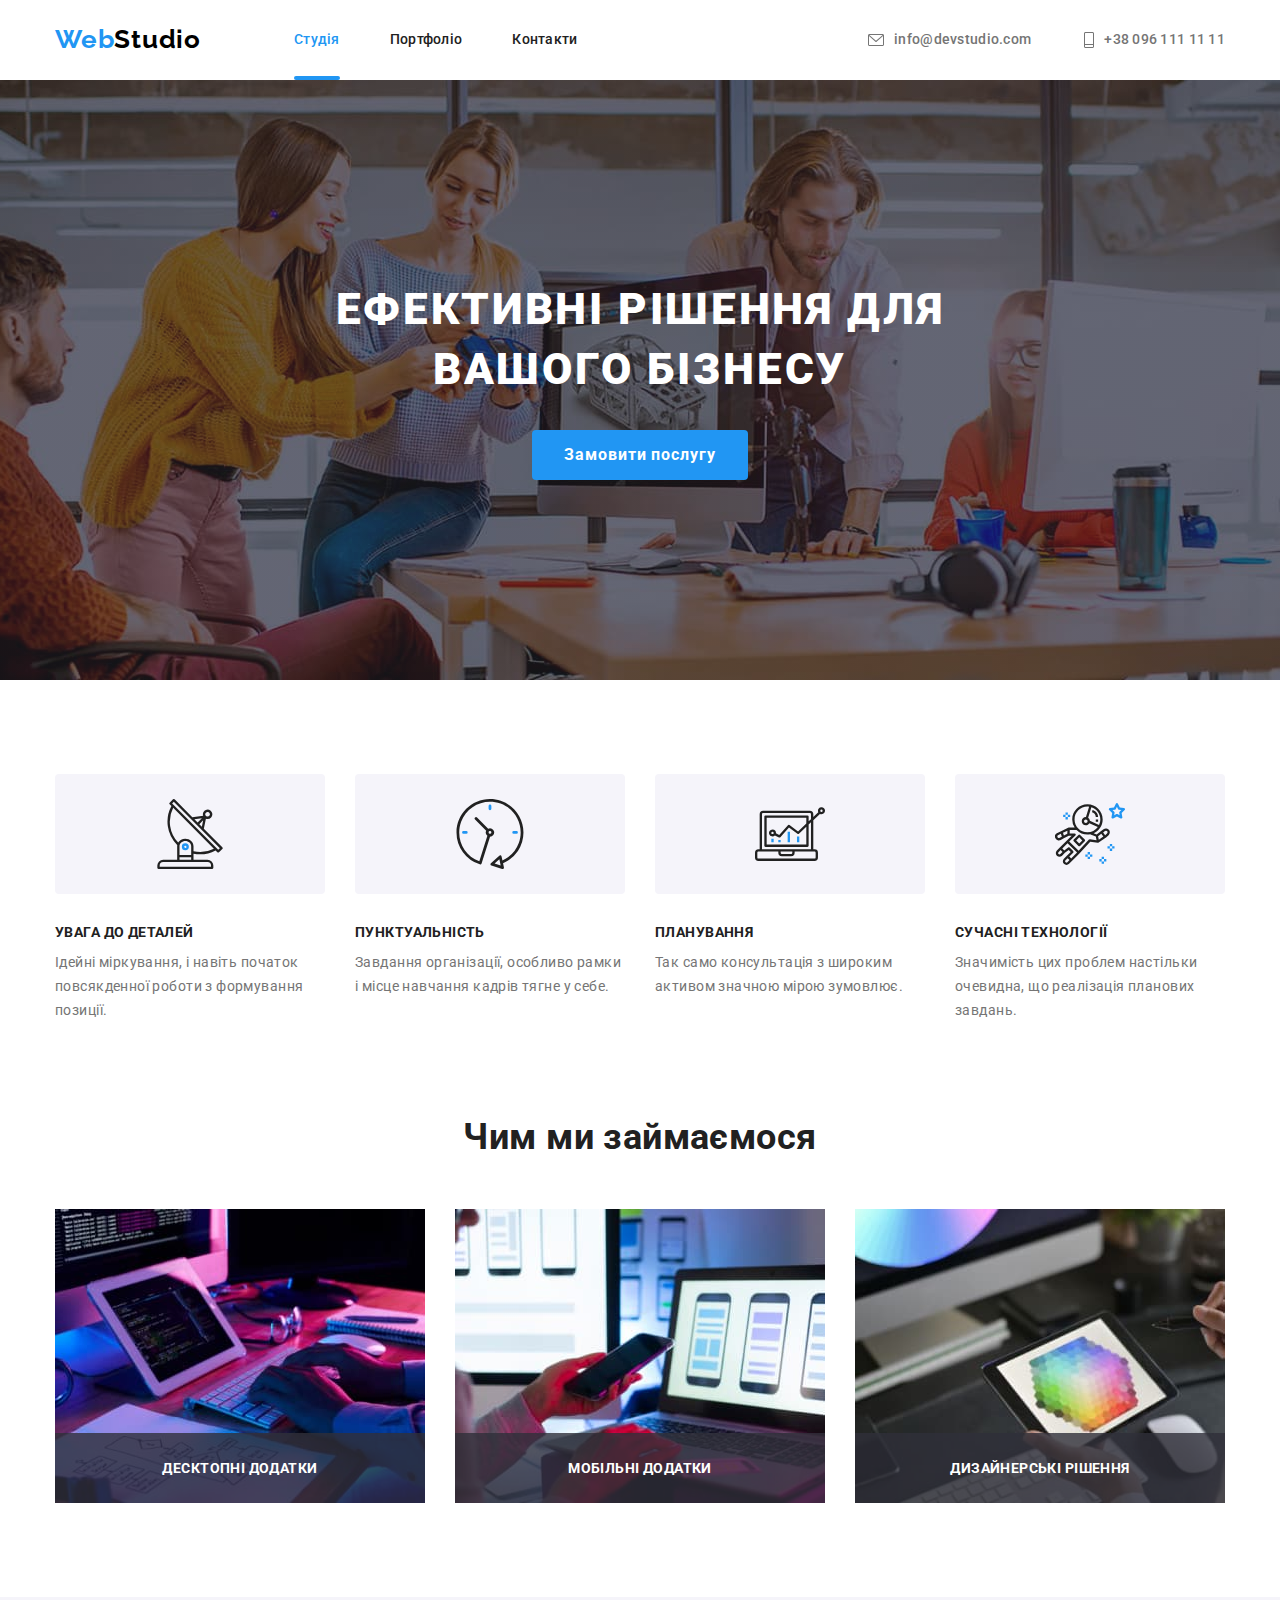
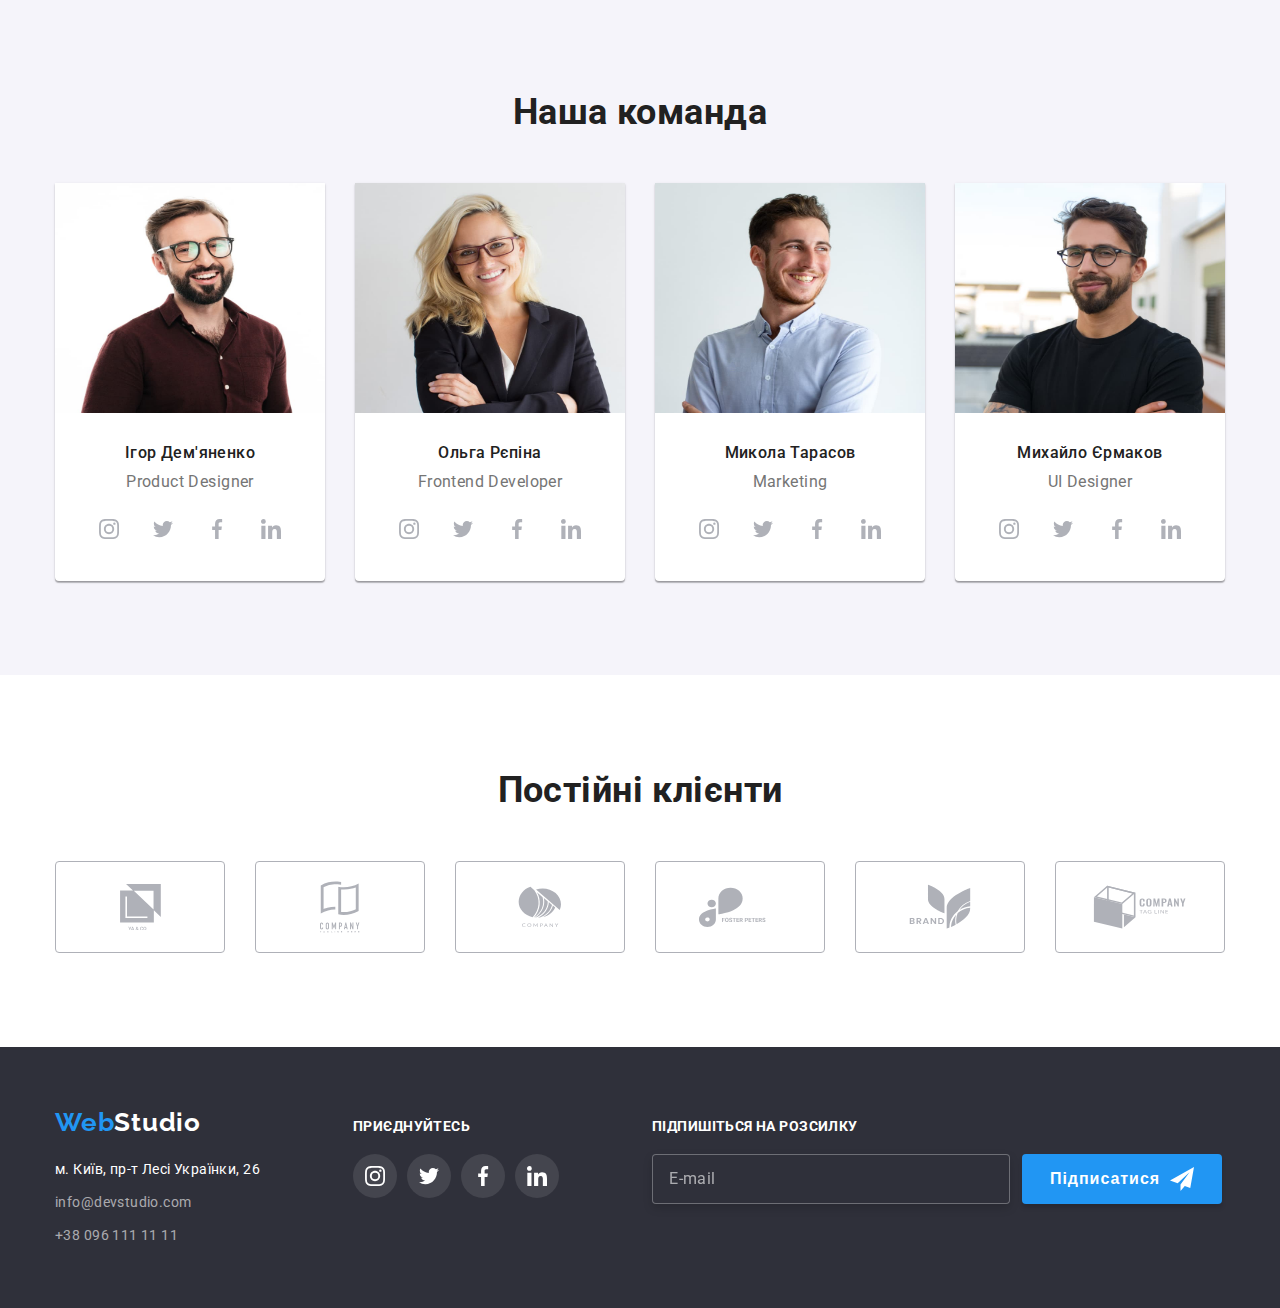
==== commit a6ee604c: "Додає виправлення до ДЗ" ====
--- a/index.html
+++ b/index.html
@@ -412,16 +412,20 @@
 
         <!-- підписка -->
         <div class="footer-sub">
-          <b class="social-title">Підпишіться на розсилку</b>
-          <div class="sub-box">
-            <label class="email-lable">
-              <input class="email-input" type="email" placeholder="E-mail">
-            </label>
-            <button type="submit" class="submit-btn">
-              Підписатися
-              <svg class="icon icon-send" width="24" height="24"><use xlink:href="./images/icons.svg#icon-send"></use></svg>
-            </button>
-          </div>
+          <form action="">
+            <b class="social-title">Підпишіться на розсилку</b>
+            <div class="sub-box">
+              <label class="email-lable">
+                <input name="email" class="email-input" type="email" placeholder="E-mail" />
+              </label>
+              <button type="submit" class="submit-btn">
+                Підписатися
+                <svg class="icon icon-send" width="24" height="24">
+                  <use xlink:href="./images/icons.svg#icon-send"></use>
+                </svg>
+              </button>
+            </div>
+          </form>
         </div>
       </div>
     </footer>
@@ -440,8 +444,8 @@
           <ul class="list form-list">
             <li class="items">
               <label class="form-lable">
-                <p class="lable-name">Ім'я</p>
-                <input type="text" class="lable-input" />
+                <span class="lable-name">Ім'я</span>
+                <input name="name" type="text" class="lable-input" />
                 <svg class="icon lable-icon" width="18" height="18">
                   <use xlink:href="./images/icons.svg#icon-person"></use>
                 </svg>
@@ -449,8 +453,8 @@
             </li>
             <li class="items">
               <label class="form-lable">
-                <p class="lable-name">Телефон</p>
-                <input type="tel" class="lable-input" />
+                <span class="lable-name">Телефон</span>
+                <input name="tel" type="tel" class="lable-input" />
                 <svg class="icon lable-icon" width="18" height="18">
                   <use xlink:href="./images/icons.svg#icon-phone-form"></use>
                 </svg>
@@ -458,8 +462,8 @@
             </li>
             <li class="items">
               <label class="form-lable">
-                <p class="lable-name">Пошта</p>
-                <input type="email" class="lable-input" />
+                <span class="lable-name">Пошта</span>
+                <input name="email" type="email" class="lable-input" />
                 <svg class="icon lable-icon" width="18" height="18">
                   <use xlink:href="./images/icons.svg#icon-email"></use>
                 </svg>
@@ -467,8 +471,12 @@
             </li>
             <li class="items">
               <label class="form-lable">
-                <p class="lable-name">Коментар</p>
-                <textarea class="lable-input lable-textarea" placeholder="Введіть текст"></textarea>
+                <span class="lable-name">Коментар</span>
+                <textarea
+                  name="comment"
+                  class="lable-input lable-textarea"
+                  placeholder="Введіть текст"
+                ></textarea>
               </label>
             </li>
           </ul>
@@ -481,8 +489,10 @@
             <svg class="icon check-icon check-off" width="16" height="15">
               <use xlink:href="./images/icons.svg#icon-check-off"></use>
             </svg>
-            <p class="checkbox-text">Погоджуюся з розсилкою та приймаю <a class="checkbox-linc" href="#"> Умови договору</a></p>
-            
+            <p class="checkbox-text">
+              Погоджуюся з розсилкою та приймаю
+              <a class="checkbox-linc" href="#"> Умови договору</a>
+            </p>
           </label>
 
           <button type="submit" class="submit-btn">Відправити</button>
--- a/css/styles.css
+++ b/css/styles.css
@@ -686,14 +686,14 @@
 }
 
 .footer-social {
-  margin-left: 70px;
+  margin-left: 93px;
 }
 
 .footer-sub {
   margin-left: 93px;
 }
 
-.sub-box{
+.sub-box {
   display: flex;
   justify-content: center;
 }
@@ -716,14 +716,37 @@
 
   background-color: var(--primary-black-color);
 
+  font-family: inherit;
+  font-size: inherit;
+  letter-spacing: inherit;
+  color: var(--primary-white-color);
+
   border: 1px solid rgba(255, 255, 255, 0.3);
   filter: drop-shadow(0px 4px 4px rgba(0, 0, 0, 0.15));
   border-radius: 4px;
+
+  transition: border-color 250ms var(--primary-animation);
+}
+
+.email-input:hover,
+.email-input:focus {
+  border-color: var(--accent-color);
+}
+
+.email-input::placeholder {
+  font-family: 'Roboto';
+  font-style: normal;
+  font-size: 16px;
+  line-height: 1.25;
+  letter-spacing: 0.03em;
+
+  color: rgba(255, 255, 255, 0.6);
 }
 
 .icon-send {
   margin-left: 10px;
 }
+
 /* Модальне вікно */
 .backdrop {
   position: fixed;
@@ -750,7 +773,6 @@
   transform: translate(-50%, -50%);
 
   width: 528px;
-  height: 581px;
   padding: 40px;
 
   background-color: var(--primary-white-color);
@@ -808,6 +830,7 @@
 }
 
 .lable-name {
+  display: block;
   margin-bottom: 4px;
 
   font-size: 12px;
@@ -824,6 +847,19 @@
 
 .form-list > .items:not(.form-list > .items:last-child) {
   margin-bottom: 10px;
+}
+
+/* Варіант фокуса на lable  */
+.form-lable {
+  color: var(--title-text-color);
+}
+
+.form-lable:focus-within {
+  color: var(--accent-color);
+}
+
+.form-lable:focus-within > .lable-input {
+  border-color: var(--accent-color);
 }
 
 .lable-input {
@@ -837,10 +873,15 @@
   border: 1px solid rgba(33, 33, 33, 0.2);
   border-radius: 4px;
 
+  font-family: inherit;
+  font-size: inherit;
+  letter-spacing: inherit;
+
   transition: border 250ms var(--primary-animation);
 }
 
 .lable-textarea {
+  display: block;
   height: 120px;
   padding-right: 16px;
   padding-left: 16px;
@@ -849,6 +890,8 @@
 }
 
 .lable-textarea::placeholder {
+  font-family: 'Roboto';
+  font-style: normal;
   font-size: 12px;
   line-height: 1.67;
   letter-spacing: 0.01em;
@@ -864,6 +907,7 @@
 
 .form-chech {
   position: relative;
+
   display: flex;
   justify-content: center;
   align-items: center;
@@ -881,20 +925,28 @@
   color: var(--accent-color);
 }
 
-.check-icon {
+.check-on {
+  margin-right: 8.38px;
+
+  opacity: 0;
+
+  transition: opacity 250ms var(--primary-animation);
+}
+
+.check-off {
   position: absolute;
-  left: 12px;
+  left: 20px;
   top: 50%;
   transform: translateY(-50%);
-}
-.check-on {
-  opacity: 0;
 
   transition: opacity 250ms var(--primary-animation);
 }
 
-.check-off {
-  transition: opacity 250ms var(--primary-animation);
+.checkbox:focus-within ~ .icon {
+  fill: var(--accent-color);
+  outline: auto;
+
+  transition: fill 250ms var(--primary-animation);
 }
 
 .checkbox:checked ~ .check-on {
@@ -904,39 +956,6 @@
 .checkbox:checked ~ .check-off {
   opacity: 0;
 }
-
-/* Варіант фокуса на lable  */
-
-.form-lable:hover,
-.form-lable:focus,
-.form-lable:focus-within {
-  color: var(--accent-color);
-}
-
-.form-lable:hover > .lable-input,
-.form-lable:focus > .lable-input,
-.form-lable:focus-within > .lable-input {
-  border-color: var(--accent-color);
-}
-
-/* Варіант фокуса на input  */
-
-/* .lable-input:hover,
-.lable-input:focus,
-.lable-input:focus-within {
-  border-color: var(--accent-color);
-}
-
-.lable-input:hover + .lable-icon,
-.lable-input:focus + .lable-icon,
-.lable-input:focus-within + .lable-icon {
-  color: var(--accent-color);
-} */
-
-/* .lable-input:focus-visible{
-  outline: -1px solid var(--accent-color);
-  
-} */
 
 .submit-btn {
   display: block;
